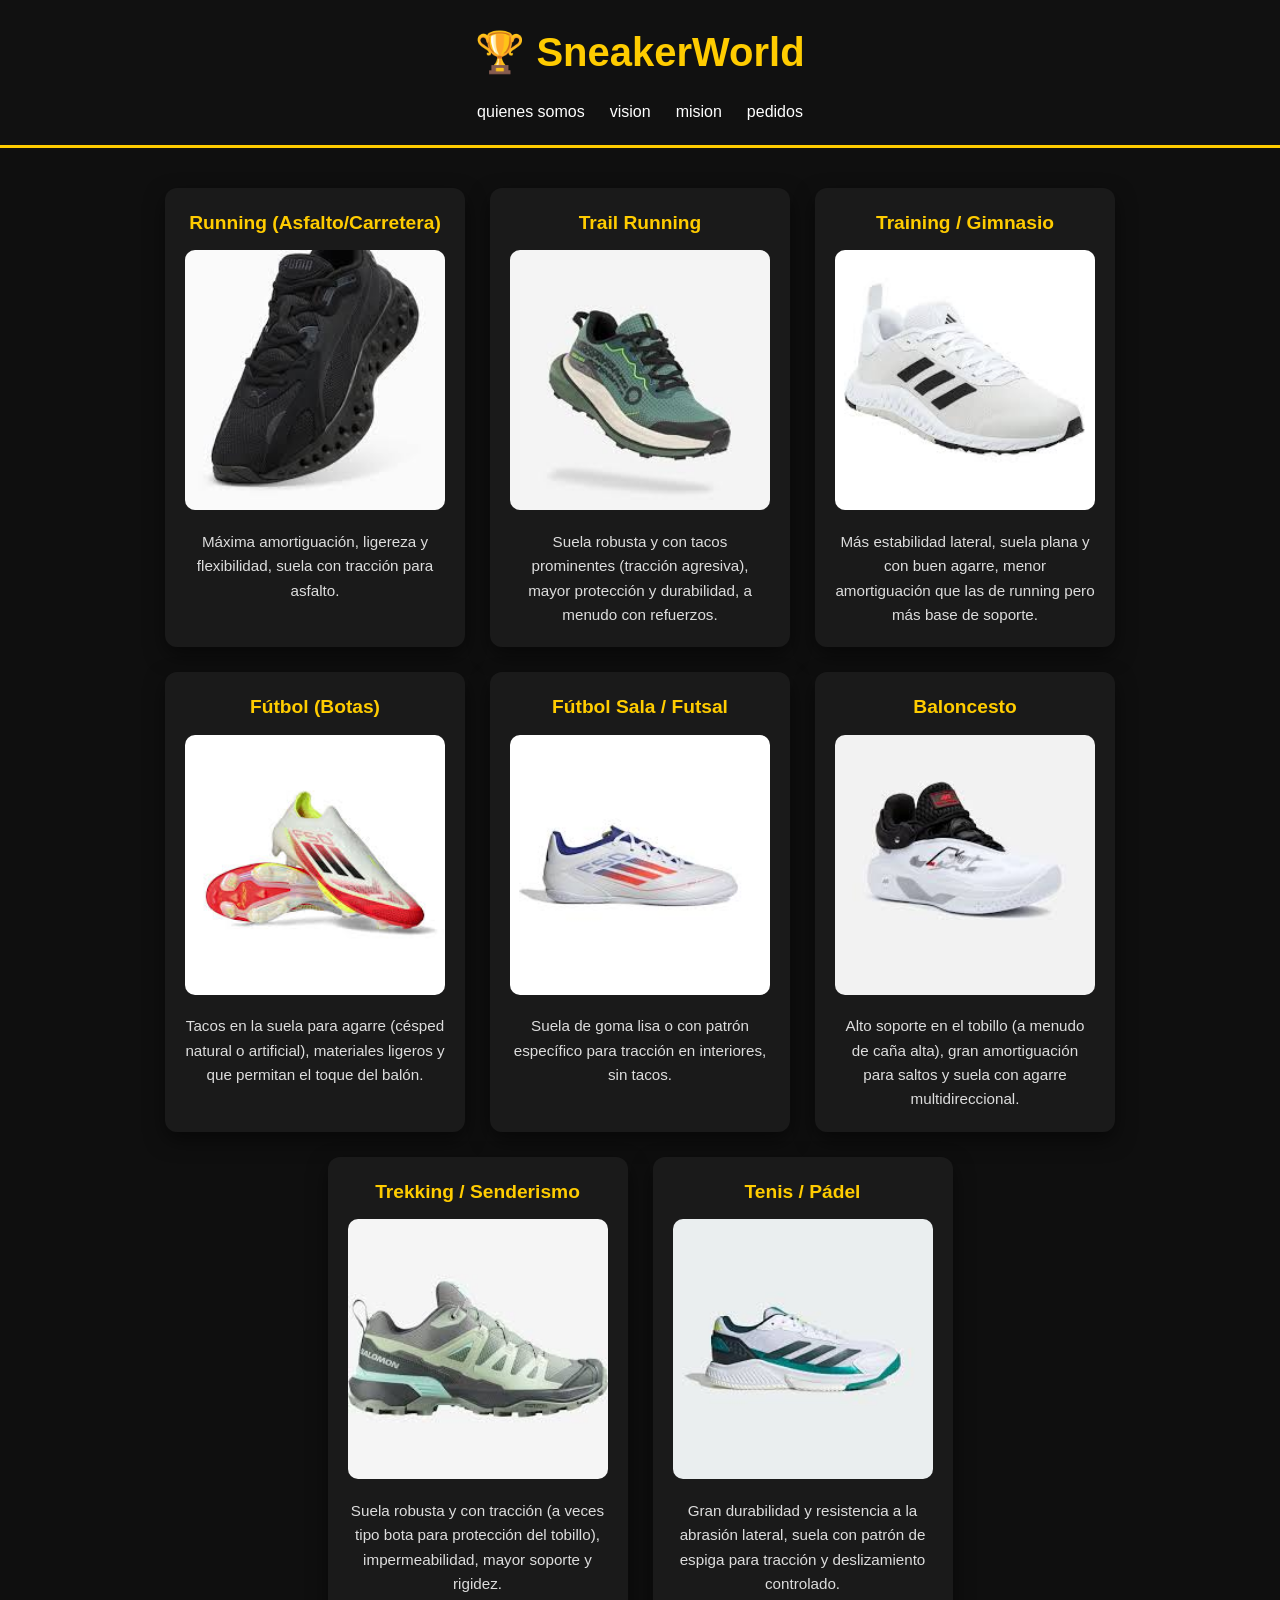
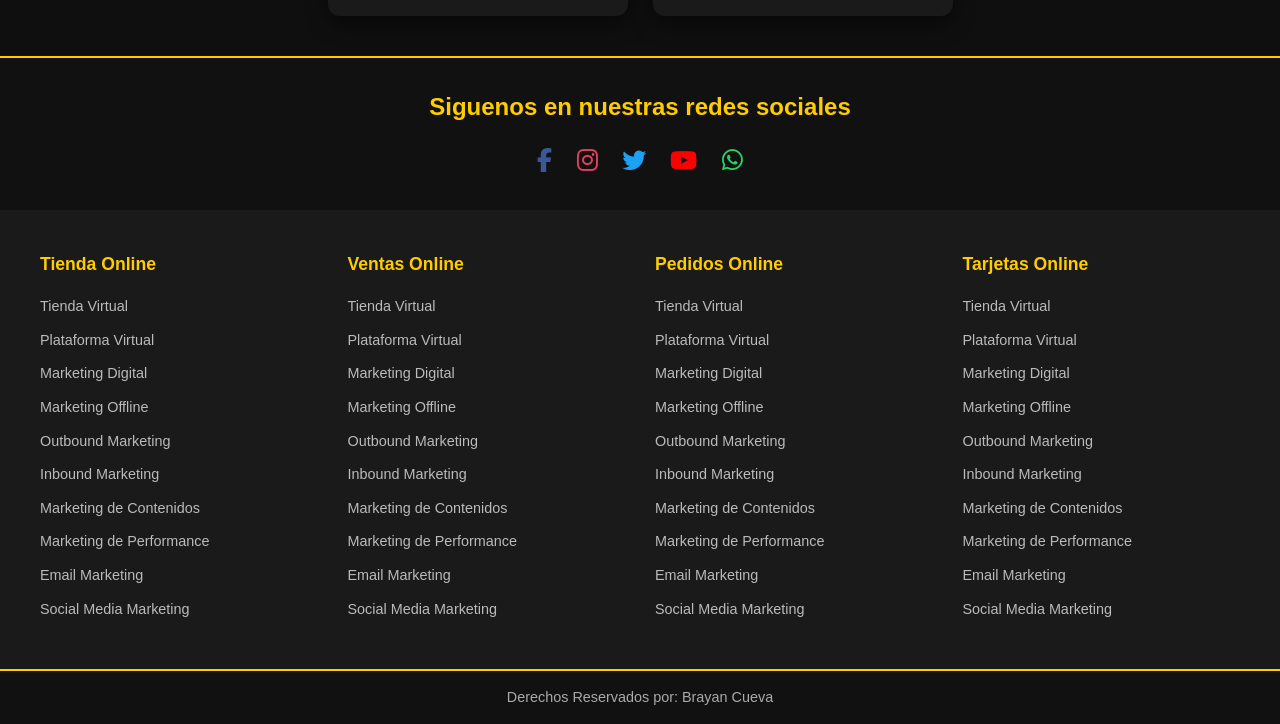
==== index.html @ b65989e7 "Add files via upload" ====
<!DOCTYPE html>
<html lang="en">
<head>
    <meta charset="UTF-8">
    <meta name="viewport" content="width=device-width, initial-scale=1.0">
    <title>🏆 SneakerWorld</title>
    <link rel="stylesheet" href="index.css">
    <link rel="stylesheet" href="https://cdnjs.cloudflare.com/ajax/libs/font-awesome/6.5.0/css/all.min.css">
</head>
<body>
    <header>
    <h1>🏆 SneakerWorld</h1>
    <nav>
        <ul>
            <li><a href="quienes somos.html">quienes somos</a></li>
            <li><a href="vision.html">vision</a></li>
            <li><a href="mision.html">mision</a></li>
            <li><a href="pedidos.html">pedidos</a></li>
        </ul>
    </nav>
</header>


        <main>
            <div class="padre">
                <div class="hijo">
                    <div class="nieto">
                        <h2>Running (Asfalto/Carretera)</h2>
                        <img src="Running.jpg" alt="">
                        <p>Máxima amortiguación, ligereza y flexibilidad, suela con tracción para asfalto.</p>


                    </div>
                    <div class="nieto">
                        <h2>Trail Running</h2>
                        <img src="Trail Running.jpg" alt="">
                        <p>Suela robusta y con tacos prominentes (tracción agresiva), mayor protección y durabilidad, a menudo con refuerzos.</p>
                        
                    </div>
                    <div class="nieto">
                        <h2>Training / Gimnasio</h2>
                        <img src="Gimnasio.jpg" alt="">
                        <p>Más estabilidad lateral, suela plana y con buen agarre, menor amortiguación que las de running pero más base de soporte.</p>
                        


                    </div>
                    <div class="nieto">
                        <h2>Fútbol (Botas)</h2>
                        <img src="Fútbol (Botas).jpg" alt="">
                        <p>Tacos en la suela para agarre (césped natural o artificial), materiales ligeros y que permitan el toque del balón.</p>
                        


                    </div>
                    <div class="nieto">
                        <h2>Fútbol Sala / Futsal</h2>
                        <img src="Futsal.jpg" alt="">
                        <p>Suela de goma lisa o con patrón específico para tracción en interiores, sin tacos.</p>
                        


                    </div>
                     <div class="nieto">
                        <h2>Baloncesto</h2>
                        <img src="Baloncesto.jpg" alt="">
                        <p>Alto soporte en el tobillo (a menudo de caña alta), gran amortiguación para saltos y suela con agarre multidireccional.</p>
                        


                    </div>
                     <div class="nieto">
                        <h2>Trekking / Senderismo</h2>
                        <img src="Senderismo.jpg" alt="">
                        <p>Suela robusta y con tracción (a veces tipo bota para protección del tobillo), impermeabilidad, mayor soporte y rigidez.</p>
                        


                    </div>
                    <div class="nieto">
                        <h2>Tenis / Pádel</h2>
                        <img src="Tenis.jpg" alt="">
                        <p>Gran durabilidad y resistencia a la abrasión lateral, suela con patrón de espiga para tracción y deslizamiento controlado.</p>
                        


                    </div>
                    

                </div>

            </div>
            <div class="socical">
                <h2>Siguenos en nuestras redes sociales</h2>
                <a href="https://facebook.com/tu_pagina" target="_blank" class="facebook"><i class="fab fa-facebook-f"></i></a>
                <a href="https://instagram.com/tu_usuario" target="_blank" class="instagram"><i class="fab fa-instagram"></i></a>
                <a href="https://twitter.com/tu_usuario" target="_blank" class="twitter"><i class="fab fa-twitter"></i></a>
                <a href="https://youtube.com/@tu_canal" target="_blank" class="youtube"><i class="fab fa-youtube"></i></a>
                <a href="https://wa.me/51927043416" target="_blank" class="whatsapp"><i class="fab fa-whatsapp"></i></a>


            </div>
            
            

        </main>
        <!-- Enlaces del footer -->
<div class="footer-links">
  <div class="footer-container">
    <ul>
      <li><h3>Tienda Online</h3></li>
      <li><a href="#">Tienda Virtual</a></li>
      <li><a href="#">Plataforma Virtual</a></li>
      <li><a href="#">Marketing Digital</a></li>
      <li><a href="#">Marketing Offline</a></li>
      <li><a href="#">Outbound Marketing</a></li>
      <li><a href="#">Inbound Marketing</a></li>
      <li><a href="#">Marketing de Contenidos</a></li>
      <li><a href="#">Marketing de Performance</a></li>
      <li><a href="#">Email Marketing</a></li>
      <li><a href="#">Social Media Marketing</a></li>
    </ul>

    <ul>
      <li><h3>Ventas Online</h3></li>
      <li><a href="#">Tienda Virtual</a></li>
      <li><a href="#">Plataforma Virtual</a></li>
      <li><a href="#">Marketing Digital</a></li>
      <li><a href="#">Marketing Offline</a></li>
      <li><a href="#">Outbound Marketing</a></li>
      <li><a href="#">Inbound Marketing</a></li>
      <li><a href="#">Marketing de Contenidos</a></li>
      <li><a href="#">Marketing de Performance</a></li>
      <li><a href="#">Email Marketing</a></li>
      <li><a href="#">Social Media Marketing</a></li>
    </ul>

    <ul>
      <li><h3>Pedidos Online</h3></li>
      <li><a href="#">Tienda Virtual</a></li>
      <li><a href="#">Plataforma Virtual</a></li>
      <li><a href="#">Marketing Digital</a></li>
      <li><a href="#">Marketing Offline</a></li>
      <li><a href="#">Outbound Marketing</a></li>
      <li><a href="#">Inbound Marketing</a></li>
      <li><a href="#">Marketing de Contenidos</a></li>
      <li><a href="#">Marketing de Performance</a></li>
      <li><a href="#">Email Marketing</a></li>
      <li><a href="#">Social Media Marketing</a></li>
    </ul>

    <ul>
      <li><h3>Tarjetas Online</h3></li>
      <li><a href="#">Tienda Virtual</a></li>
      <li><a href="#">Plataforma Virtual</a></li>
      <li><a href="#">Marketing Digital</a></li>
      <li><a href="#">Marketing Offline</a></li>
      <li><a href="#">Outbound Marketing</a></li>
      <li><a href="#">Inbound Marketing</a></li>
      <li><a href="#">Marketing de Contenidos</a></li>
      <li><a href="#">Marketing de Performance</a></li>
      <li><a href="#">Email Marketing</a></li>
      <li><a href="#">Social Media Marketing</a></li>
    </ul>
  </div>
</div>



        <footer>
                <p>Derechos Reservados por: Brayan Cueva</p>
            </footer>







    
</body>
</html>
---- index.css ----
/* ======== RESET ======== */
* {
  margin: 0;
  padding: 0;
  box-sizing: border-box;
}

body {
  font-family: 'Poppins', sans-serif;
  background: #0f0f0f;
  color: #f5f5f5;
  line-height: 1.6;
}

/* ======== HEADER Y NAV ======== */
header {
  background: #111;
  padding: 20px;
  text-align: center;
  border-bottom: 3px solid #ffcc00;
}

header h1 {
  font-size: 2.5rem;
  color: #ffcc00;
}

nav ul {
  list-style: none;
  display: flex;
  justify-content: center;
  gap: 25px;
  margin-top: 15px;
}

nav a {
  text-decoration: none;
  color: #fff;
  font-weight: 500;
  transition: 0.3s;
}

nav a:hover {
  color: #ffcc00;
}

/* ======== SECCIÓN PRINCIPAL ======== */
.padre {
  display: flex;
  flex-wrap: wrap;
  justify-content: center;
  gap: 25px;
  padding: 40px 20px;
}

.hijo {
  display: flex;
  flex-wrap: wrap;
  gap: 25px;
  justify-content: center;
}

.nieto {
  background: #1a1a1a;
  border-radius: 12px;
  box-shadow: 0 8px 20px rgba(0,0,0,0.5);
  padding: 20px;
  max-width: 300px;
  text-align: center;
  transition: 0.3s;
}

.nieto:hover {
  transform: translateY(-8px);
  box-shadow: 0 12px 25px rgba(0,0,0,0.7);
}

.nieto h2 {
  color: #ffcc00;
  font-size: 1.2rem;
  margin-bottom: 12px;
}

.nieto img {
  width: 100%;
  border-radius: 10px;
  margin-bottom: 12px;
}

.nieto p {
  color: #ddd;
  font-size: 0.95rem;
}

/* ======== REDES SOCIALES ======== */
.socical {
  text-align: center;
  padding: 30px;
  background: #111;
  border-top: 2px solid #ffcc00;
}

.socical h2 {
  margin-bottom: 15px;
  color: #ffcc00;
}

.socical a {
  margin: 0 10px;
  font-size: 1.5rem;
  display: inline-block;
  transition: 0.3s;
}

.socical .facebook { color: #3b5998; }
.socical .instagram { color: #e4405f; }
.socical .twitter { color: #1da1f2; }
.socical .youtube { color: #ff0000; }
.socical .whatsapp { color: #25d366; }

.socical a:hover {
  transform: scale(1.2);
  opacity: 0.8;
}

/* ======== FOOTER LINKS ======== */
.footer-links {
  background: #1a1a1a;
  padding: 40px 20px;
}

.footer-container {
  display: grid;
  grid-template-columns: repeat(auto-fit, minmax(220px, 1fr));
  gap: 30px;
  max-width: 1200px;
  margin: auto;
}

.footer-container h3 {
  color: #ffcc00;
  margin-bottom: 15px;
  font-size: 1.1rem;
}

.footer-container ul {
  list-style: none;
}

.footer-container li {
  margin-bottom: 8px;
}

.footer-container a {
  text-decoration: none;
  color: #bbb;
  font-size: 0.9rem;
  transition: 0.3s;
}

.footer-container a:hover {
  color: #ffcc00;
}

/* ======== FOOTER COPYRIGHT ======== */
footer {
  text-align: center;
  padding: 15px;
  background: #111;
  border-top: 2px solid #ffcc00;
  font-size: 0.9rem;
  color: #aaa;
}
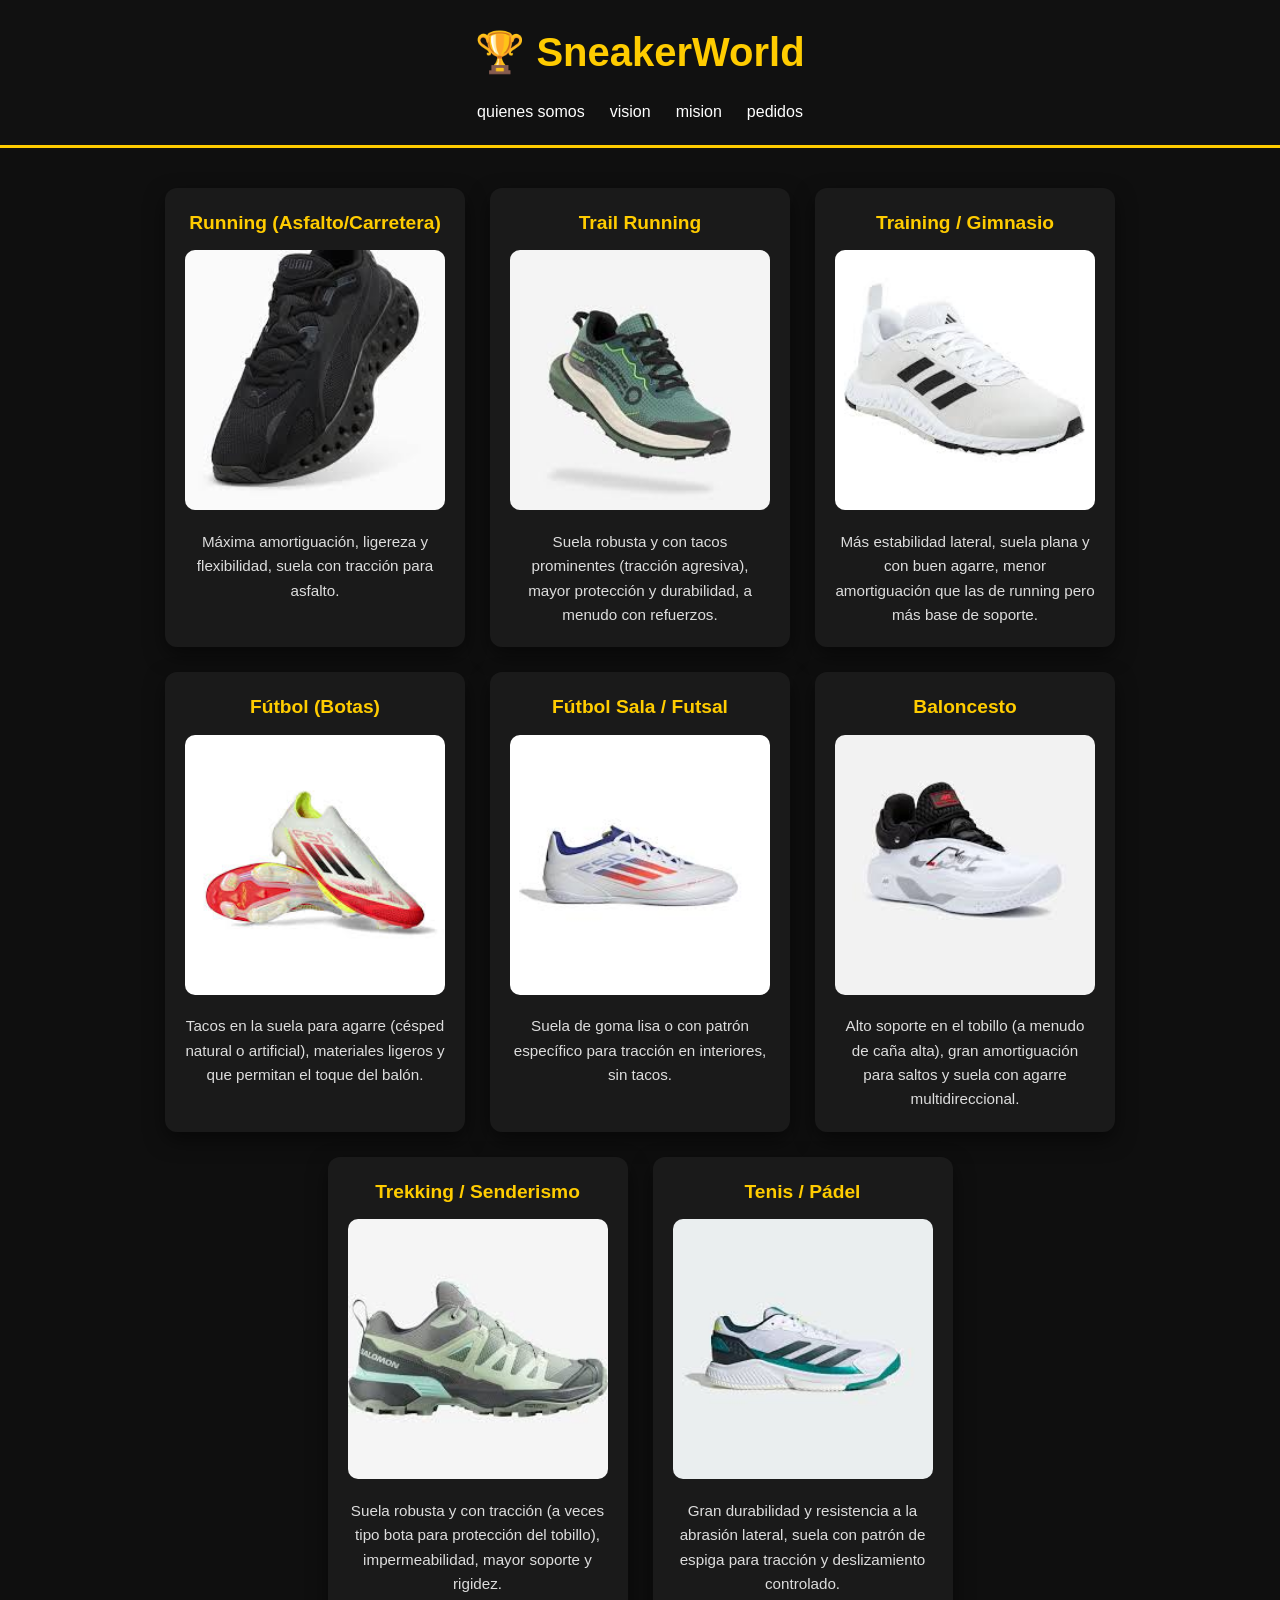
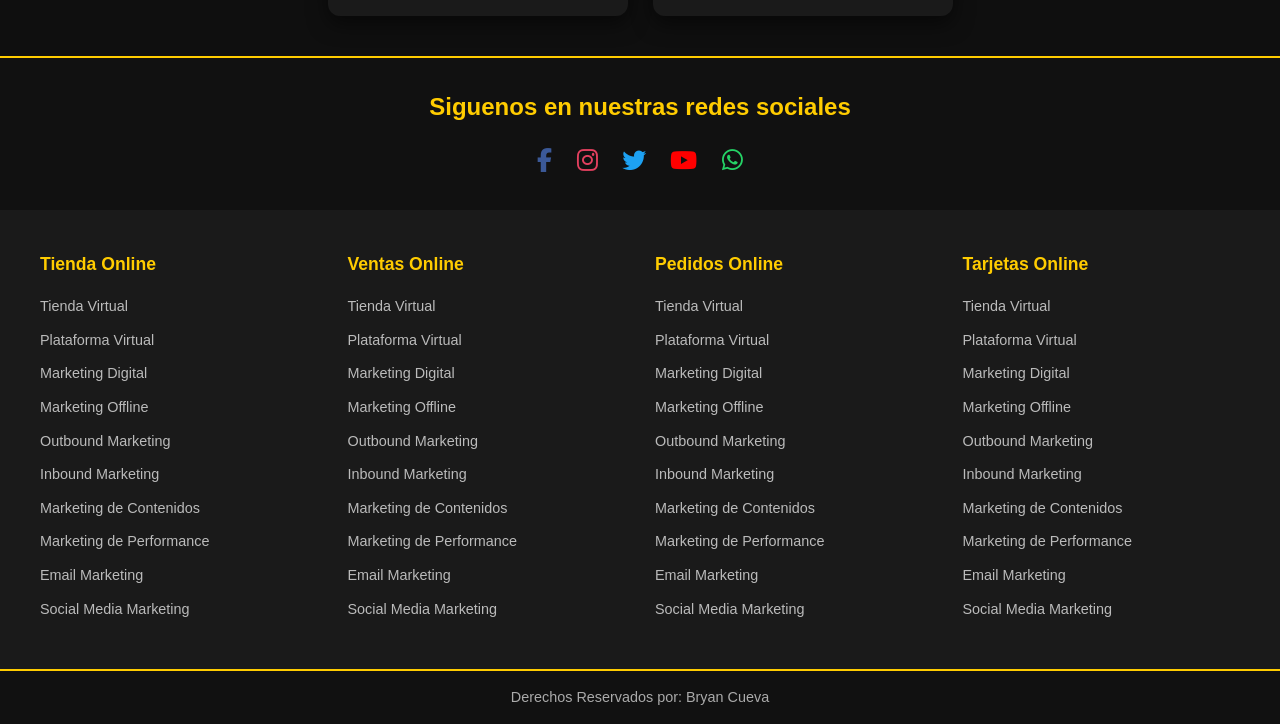
==== commit 8fcf5d8a: "Update index.html" ====
--- a/index.html
+++ b/index.html
@@ -93,7 +93,7 @@
             <div class="socical">
                 <h2>Siguenos en nuestras redes sociales</h2>
                 <a href="https://facebook.com/tu_pagina" target="_blank" class="facebook"><i class="fab fa-facebook-f"></i></a>
-                <a href="https://instagram.com/tu_usuario" target="_blank" class="instagram"><i class="fab fa-instagram"></i></a>
+                <a href="https://instagram.com/hibryann.r" target="_blank" class="instagram"><i class="fab fa-instagram"></i></a>
                 <a href="https://twitter.com/tu_usuario" target="_blank" class="twitter"><i class="fab fa-twitter"></i></a>
                 <a href="https://youtube.com/@tu_canal" target="_blank" class="youtube"><i class="fab fa-youtube"></i></a>
                 <a href="https://wa.me/51927043416" target="_blank" class="whatsapp"><i class="fab fa-whatsapp"></i></a>
@@ -168,7 +168,7 @@
 
 
         <footer>
-                <p>Derechos Reservados por: Brayan Cueva</p>
+                <p>Derechos Reservados por: Bryan Cueva</p>
             </footer>
 
 
@@ -179,4 +179,6 @@
 
     
 </body>
-</html>+
+</html>
+
